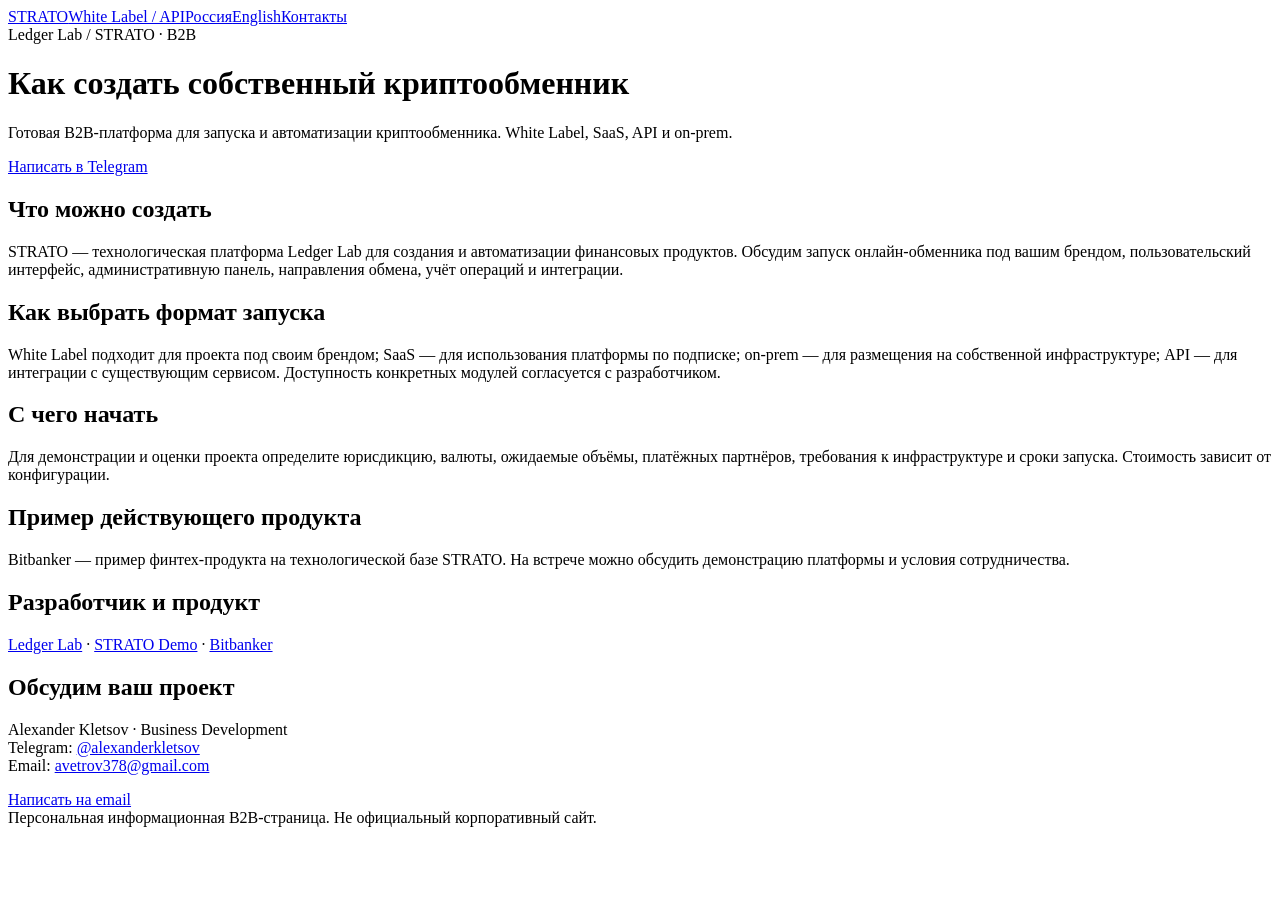
==== index.html @ 06e21c9f "Publish STRATO resource: index.html" ====
<!doctype html><html lang="ru"><head><meta charset="utf-8"><meta name="viewport" content="width=device-width, initial-scale=1"><title>Создать криптообменник под ключ | Ledger Lab STRATO</title><meta name="description" content="Готовая B2B-платформа для запуска и автоматизации криптообменника. White Label, SaaS, API и on-prem."><meta name="robots" content="index,follow"><link rel="canonical" href="https://alexklet777.github.io/ledgerlab-strato-crypto-exchange/"><meta property="og:title" content="Создать криптообменник под ключ | Ledger Lab STRATO"><meta property="og:description" content="Готовая B2B-платформа для запуска и автоматизации криптообменника. White Label, SaaS, API и on-prem."><meta property="og:type" content="website"><meta property="og:url" content="https://alexklet777.github.io/ledgerlab-strato-crypto-exchange/"><link rel="stylesheet" href="style.css"><script type="application/ld+json">{"@context":"https://schema.org","@type":"WebPage","name":"Создать криптообменник под ключ | Ledger Lab STRATO","description":"Готовая B2B-платформа для запуска и автоматизации криптообменника. White Label, SaaS, API и on-prem.","url":"https://alexklet777.github.io/ledgerlab-strato-crypto-exchange/","inLanguage":"ru","author":{"@type":"Person","@id":"https://alexklet777.github.io/ledgerlab-strato-crypto-exchange/alexander-kletsov.html#person","name":"Alexander Kletsov","jobTitle":"Business Development","url":"https://alexklet777.github.io/ledgerlab-strato-crypto-exchange/alexander-kletsov.html","email":"avetrov378@gmail.com","sameAs":["https://t.me/alexanderkletsov"],"worksFor":{"@type":"Organization","name":"Ledger Lab","url":"https://ledgerlab.one/"}},"about":{"@type":"SoftwareApplication","name":"STRATO.ONE","applicationCategory":"FinanceApplication","url":"https://ledgerlab.one/","provider":{"@type":"Organization","name":"Ledger Lab","url":"https://ledgerlab.one/"}}}</script></head><body><nav><a href="./">STRATO</a><a href="white-label.html">White Label / API</a><a href="crypto-exchange-russia.html">Россия</a><a href="crypto-exchange-software.html">English</a><a href="alexander-kletsov.html">Контакты</a></nav><main><header><span>Ledger Lab / STRATO · B2B</span><h1>Как создать собственный криптообменник</h1><p>Готовая B2B-платформа для запуска и автоматизации криптообменника. White Label, SaaS, API и on-prem.</p><a class="cta" href="https://t.me/alexanderkletsov">Написать в Telegram</a></header><section><h2>Что можно создать</h2><p>STRATO — технологическая платформа Ledger Lab для создания и автоматизации финансовых продуктов. Обсудим запуск онлайн-обменника под вашим брендом, пользовательский интерфейс, административную панель, направления обмена, учёт операций и интеграции.</p></section><section><h2>Как выбрать формат запуска</h2><p>White Label подходит для проекта под своим брендом; SaaS — для использования платформы по подписке; on-prem — для размещения на собственной инфраструктуре; API — для интеграции с существующим сервисом. Доступность конкретных модулей согласуется с разработчиком.</p></section><section><h2>С чего начать</h2><p>Для демонстрации и оценки проекта определите юрисдикцию, валюты, ожидаемые объёмы, платёжных партнёров, требования к инфраструктуре и сроки запуска. Стоимость зависит от конфигурации.</p></section><section><h2>Пример действующего продукта</h2><p>Bitbanker — пример финтех-продукта на технологической базе STRATO. На встрече можно обсудить демонстрацию платформы и условия сотрудничества.</p></section><section><h2>Разработчик и продукт</h2><p><a href="https://ledgerlab.one/">Ledger Lab</a> · <a href="https://strato.ledgerlab.su/ru#exchange">STRATO Demo</a> · <a href="https://bitbanker.org/ru">Bitbanker</a></p></section><section><h2>Обсудим ваш проект</h2><p>Alexander Kletsov · Business Development<br>Telegram: <a href="https://t.me/alexanderkletsov">@alexanderkletsov</a><br>Email: <a href="mailto:avetrov378@gmail.com">avetrov378@gmail.com</a></p><a class="cta" href="mailto:avetrov378@gmail.com">Написать на email</a></section></main><footer>Персональная информационная B2B-страница. Не официальный корпоративный сайт.</footer></body></html>
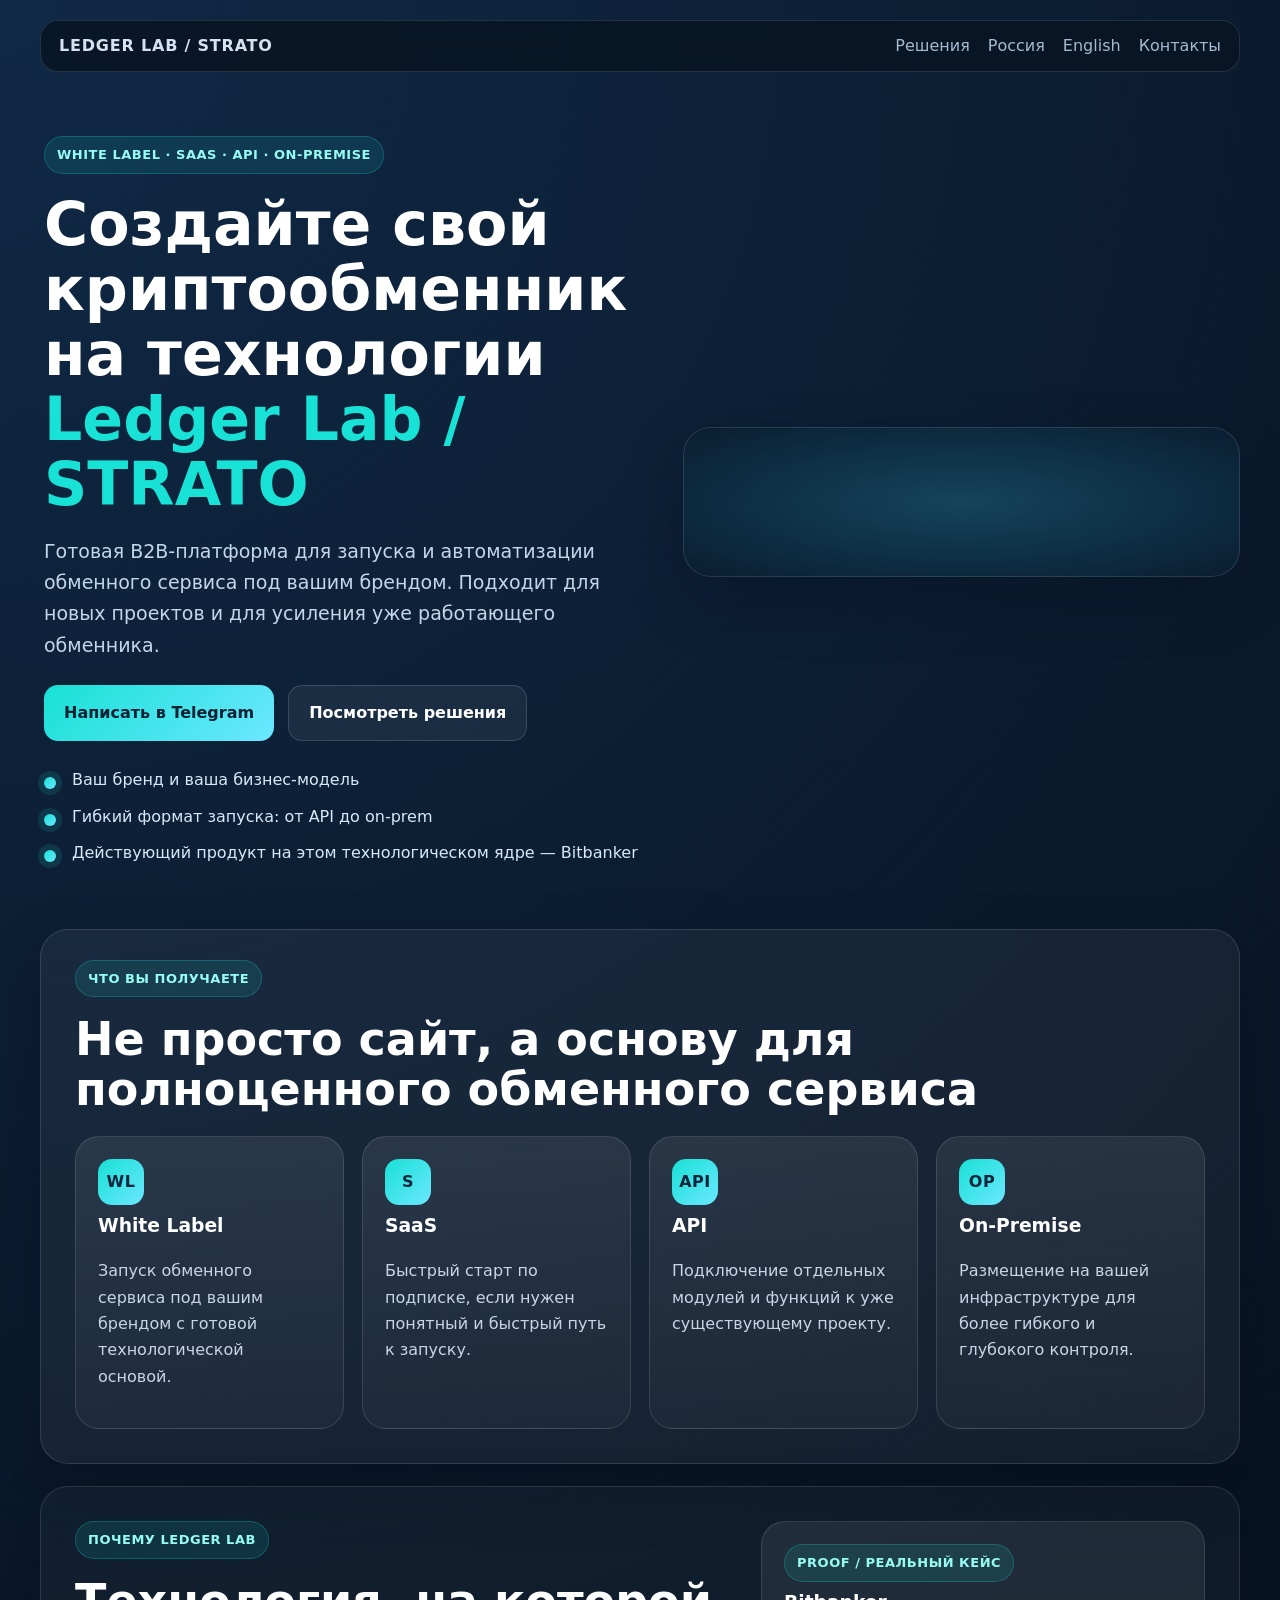
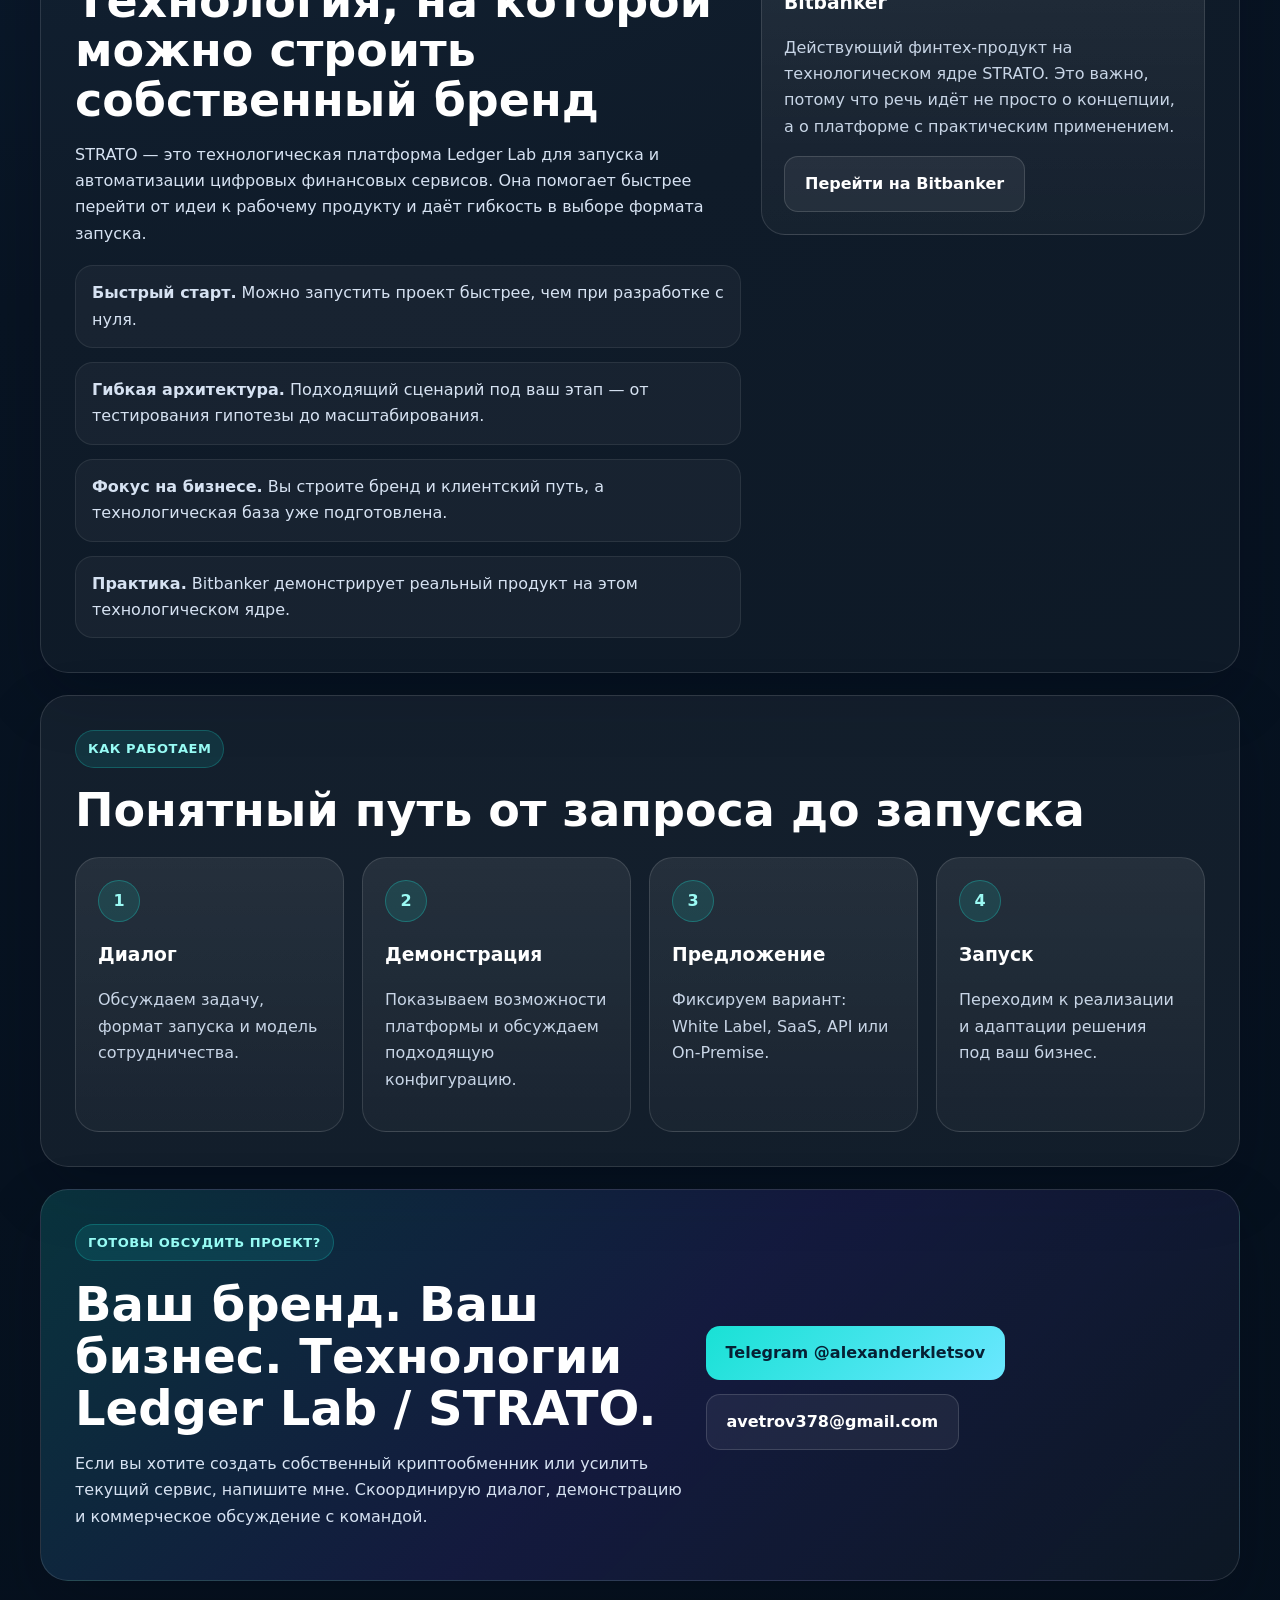
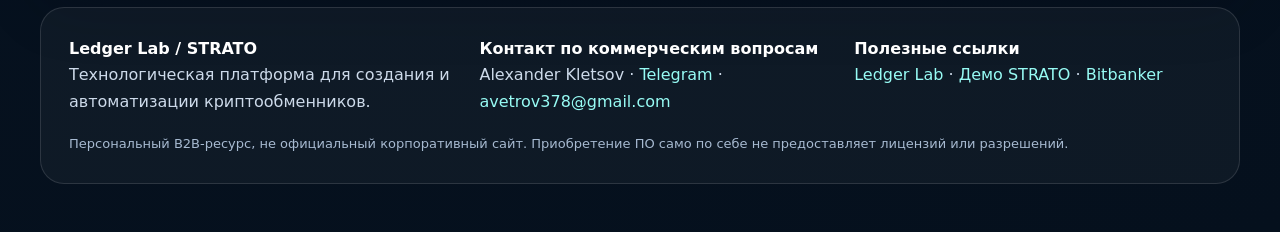
==== commit 4cd97f2d: "Refresh STRATO landing pages with visual sales layout and preserve SEO metadata" ====
--- a/index.html
+++ b/index.html
@@ -1 +1,144 @@
-<!doctype html><html lang="ru"><head><meta charset="utf-8"><meta name="viewport" content="width=device-width, initial-scale=1"><title>Создать криптообменник под ключ | Ledger Lab STRATO</title><meta name="description" content="Готовая B2B-платформа для запуска и автоматизации криптообменника. White Label, SaaS, API и on-prem."><meta name="robots" content="index,follow"><link rel="canonical" href="https://alexklet777.github.io/ledgerlab-strato-crypto-exchange/"><meta property="og:title" content="Создать криптообменник под ключ | Ledger Lab STRATO"><meta property="og:description" content="Готовая B2B-платформа для запуска и автоматизации криптообменника. White Label, SaaS, API и on-prem."><meta property="og:type" content="website"><meta property="og:url" content="https://alexklet777.github.io/ledgerlab-strato-crypto-exchange/"><link rel="stylesheet" href="style.css"><script type="application/ld+json">{"@context":"https://schema.org","@type":"WebPage","name":"Создать криптообменник под ключ | Ledger Lab STRATO","description":"Готовая B2B-платформа для запуска и автоматизации криптообменника. White Label, SaaS, API и on-prem.","url":"https://alexklet777.github.io/ledgerlab-strato-crypto-exchange/","inLanguage":"ru","author":{"@type":"Person","@id":"https://alexklet777.github.io/ledgerlab-strato-crypto-exchange/alexander-kletsov.html#person","name":"Alexander Kletsov","jobTitle":"Business Development","url":"https://alexklet777.github.io/ledgerlab-strato-crypto-exchange/alexander-kletsov.html","email":"avetrov378@gmail.com","sameAs":["https://t.me/alexanderkletsov"],"worksFor":{"@type":"Organization","name":"Ledger Lab","url":"https://ledgerlab.one/"}},"about":{"@type":"SoftwareApplication","name":"STRATO.ONE","applicationCategory":"FinanceApplication","url":"https://ledgerlab.one/","provider":{"@type":"Organization","name":"Ledger Lab","url":"https://ledgerlab.one/"}}}</script></head><body><nav><a href="./">STRATO</a><a href="white-label.html">White Label / API</a><a href="crypto-exchange-russia.html">Россия</a><a href="crypto-exchange-software.html">English</a><a href="alexander-kletsov.html">Контакты</a></nav><main><header><span>Ledger Lab / STRATO · B2B</span><h1>Как создать собственный криптообменник</h1><p>Готовая B2B-платформа для запуска и автоматизации криптообменника. White Label, SaaS, API и on-prem.</p><a class="cta" href="https://t.me/alexanderkletsov">Написать в Telegram</a></header><section><h2>Что можно создать</h2><p>STRATO — технологическая платформа Ledger Lab для создания и автоматизации финансовых продуктов. Обсудим запуск онлайн-обменника под вашим брендом, пользовательский интерфейс, административную панель, направления обмена, учёт операций и интеграции.</p></section><section><h2>Как выбрать формат запуска</h2><p>White Label подходит для проекта под своим брендом; SaaS — для использования платформы по подписке; on-prem — для размещения на собственной инфраструктуре; API — для интеграции с существующим сервисом. Доступность конкретных модулей согласуется с разработчиком.</p></section><section><h2>С чего начать</h2><p>Для демонстрации и оценки проекта определите юрисдикцию, валюты, ожидаемые объёмы, платёжных партнёров, требования к инфраструктуре и сроки запуска. Стоимость зависит от конфигурации.</p></section><section><h2>Пример действующего продукта</h2><p>Bitbanker — пример финтех-продукта на технологической базе STRATO. На встрече можно обсудить демонстрацию платформы и условия сотрудничества.</p></section><section><h2>Разработчик и продукт</h2><p><a href="https://ledgerlab.one/">Ledger Lab</a> · <a href="https://strato.ledgerlab.su/ru#exchange">STRATO Demo</a> · <a href="https://bitbanker.org/ru">Bitbanker</a></p></section><section><h2>Обсудим ваш проект</h2><p>Alexander Kletsov · Business Development<br>Telegram: <a href="https://t.me/alexanderkletsov">@alexanderkletsov</a><br>Email: <a href="mailto:avetrov378@gmail.com">avetrov378@gmail.com</a></p><a class="cta" href="mailto:avetrov378@gmail.com">Написать на email</a></section></main><footer>Персональная информационная B2B-страница. Не официальный корпоративный сайт.</footer></body></html>+<!doctype html>
+<html lang="ru">
+<head>
+  <meta charset="utf-8">
+  <meta name="viewport" content="width=device-width, initial-scale=1">
+  <title>Создать криптообменник под ключ | Ledger Lab / STRATO</title>
+  <meta name="description" content="Создание и автоматизация криптообменников: White Label, SaaS, API и On-Premise. Контакт: Alexander Kletsov.">
+  <meta name="robots" content="index,follow">
+  <link rel="canonical" href="https://alexklet777.github.io/ledgerlab-strato-crypto-exchange/">
+  <meta property="og:title" content="Создать криптообменник под ключ | Ledger Lab / STRATO">
+  <meta property="og:description" content="Создание и автоматизация криптообменников: White Label, SaaS, API и On-Premise. Контакт: Alexander Kletsov.">
+  <meta property="og:type" content="website">
+  <meta property="og:url" content="https://alexklet777.github.io/ledgerlab-strato-crypto-exchange/">
+  <meta property="og:image" content="https://alexklet777.github.io/ledgerlab-strato-crypto-exchange/hero-ledgerlab.jpg">
+  <link rel="stylesheet" href="style.css">
+  <script type="application/ld+json">{"@context":"https://schema.org","@type":"WebPage","name":"Создать криптообменник под ключ | Ledger Lab / STRATO","description":"Создание и автоматизация криптообменников: White Label, SaaS, API и On-Premise. Контакт: Alexander Kletsov.","url":"https://alexklet777.github.io/ledgerlab-strato-crypto-exchange/","inLanguage":"ru","author":{"@type":"Person","name":"Alexander Kletsov","jobTitle":"Business Development","email":"avetrov378@gmail.com","url":"https://alexklet777.github.io/ledgerlab-strato-crypto-exchange/alexander-kletsov.html","sameAs":["https://t.me/alexanderkletsov"],"worksFor":{"@type":"Organization","name":"Ledger Lab","url":"https://ledgerlab.one/"}},"about":{"@type":"SoftwareApplication","name":"STRATO.ONE","applicationCategory":"FinanceApplication","url":"https://ledgerlab.one/","provider":{"@type":"Organization","name":"Ledger Lab","url":"https://ledgerlab.one/"}}}</script>
+</head>
+<body>
+  <div class="page-shell">
+    
+<nav class="site-nav">
+  <a class="brand-mini" href="index.html">LEDGER LAB / STRATO</a>
+  <div class="nav-links">
+    <a href="white-label.html">Решения</a>
+    <a href="crypto-exchange-russia.html">Россия</a>
+    <a href="crypto-exchange-software.html">English</a>
+    <a href="alexander-kletsov.html">Контакты</a>
+  </div>
+</nav>
+
+    
+<header class="hero">
+  <div class="hero-copy">
+    <span class="eyebrow">White Label · SaaS · API · On-Premise</span>
+    <h1>Создайте свой криптообменник на технологии <span>Ledger Lab / STRATO</span></h1>
+    <p class="lead">Готовая B2B-платформа для запуска и автоматизации обменного сервиса под вашим брендом. Подходит для новых проектов и для усиления уже работающего обменника.</p>
+    <div class="cta-row">
+      <a class="btn btn-primary" href="https://t.me/alexanderkletsov">Написать в Telegram</a>
+      <a class="btn btn-secondary" href="white-label.html">Посмотреть решения</a>
+    </div>
+    <ul class="hero-points">
+      <li>Ваш бренд и ваша бизнес-модель</li>
+      <li>Гибкий формат запуска: от API до on-prem</li>
+      <li>Действующий продукт на этом технологическом ядре — Bitbanker</li>
+    </ul>
+  </div>
+  <div class="hero-visual">
+    <img src="hero-ledgerlab.jpg" alt="Ledger Lab STRATO: технологическая платформа для создания собственного финтех-бренда" width="1169" height="1279" onerror="this.style.display='none'">
+  </div>
+</header>
+
+<section class="section section-surface compact-intro">
+  <div class="section-head">
+    <span class="eyebrow">Что вы получаете</span>
+    <h2>Не просто сайт, а основу для полноценного обменного сервиса</h2>
+  </div>
+  <div class="feature-grid four-up">
+    <article class="feature-card">
+      <div class="icon">WL</div>
+      <h3>White Label</h3>
+      <p>Запуск обменного сервиса под вашим брендом с готовой технологической основой.</p>
+    </article>
+    <article class="feature-card">
+      <div class="icon">S</div>
+      <h3>SaaS</h3>
+      <p>Быстрый старт по подписке, если нужен понятный и быстрый путь к запуску.</p>
+    </article>
+    <article class="feature-card">
+      <div class="icon">API</div>
+      <h3>API</h3>
+      <p>Подключение отдельных модулей и функций к уже существующему проекту.</p>
+    </article>
+    <article class="feature-card">
+      <div class="icon">OP</div>
+      <h3>On-Premise</h3>
+      <p>Размещение на вашей инфраструктуре для более гибкого и глубокого контроля.</p>
+    </article>
+  </div>
+</section>
+
+<section class="section split-section">
+  <div>
+    <span class="eyebrow">Почему Ledger Lab</span>
+    <h2>Технология, на которой можно строить собственный бренд</h2>
+    <p>STRATO — это технологическая платформа Ledger Lab для запуска и автоматизации цифровых финансовых сервисов. Она помогает быстрее перейти от идеи к рабочему продукту и даёт гибкость в выборе формата запуска.</p>
+    <div class="check-list">
+      <div><strong>Быстрый старт.</strong> Можно запустить проект быстрее, чем при разработке с нуля.</div>
+      <div><strong>Гибкая архитектура.</strong> Подходящий сценарий под ваш этап — от тестирования гипотезы до масштабирования.</div>
+      <div><strong>Фокус на бизнесе.</strong> Вы строите бренд и клиентский путь, а технологическая база уже подготовлена.</div>
+      <div><strong>Практика.</strong> Bitbanker демонстрирует реальный продукт на этом технологическом ядре.</div>
+    </div>
+  </div>
+  <aside class="proof-card">
+    <span class="eyebrow">Proof / реальный кейс</span>
+    <h3>Bitbanker</h3>
+    <p>Действующий финтех-продукт на технологическом ядре STRATO. Это важно, потому что речь идёт не просто о концепции, а о платформе с практическим применением.</p>
+    <a class="btn btn-secondary" href="https://bitbanker.org/ru">Перейти на Bitbanker</a>
+  </aside>
+</section>
+
+<section class="section section-surface process">
+  <div class="section-head">
+    <span class="eyebrow">Как работаем</span>
+    <h2>Понятный путь от запроса до запуска</h2>
+  </div>
+  <div class="timeline-grid">
+    <article><span>1</span><h3>Диалог</h3><p>Обсуждаем задачу, формат запуска и модель сотрудничества.</p></article>
+    <article><span>2</span><h3>Демонстрация</h3><p>Показываем возможности платформы и обсуждаем подходящую конфигурацию.</p></article>
+    <article><span>3</span><h3>Предложение</h3><p>Фиксируем вариант: White Label, SaaS, API или On-Premise.</p></article>
+    <article><span>4</span><h3>Запуск</h3><p>Переходим к реализации и адаптации решения под ваш бизнес.</p></article>
+  </div>
+</section>
+
+<section class="section cta-banner">
+  <div>
+    <span class="eyebrow">Готовы обсудить проект?</span>
+    <h2>Ваш бренд. Ваш бизнес. Технологии Ledger Lab / STRATO.</h2>
+    <p>Если вы хотите создать собственный криптообменник или усилить текущий сервис, напишите мне. Скоординирую диалог, демонстрацию и коммерческое обсуждение с командой.</p>
+  </div>
+  <div class="cta-actions">
+    <a class="btn btn-primary" href="https://t.me/alexanderkletsov">Telegram @alexanderkletsov</a>
+    <a class="btn btn-secondary" href="mailto:avetrov378@gmail.com">avetrov378@gmail.com</a>
+  </div>
+</section>
+
+    
+<footer class="site-footer">
+  <div>
+    <strong>Ledger Lab / STRATO</strong><br>
+    Технологическая платформа для создания и автоматизации криптообменников.
+  </div>
+  <div>
+    <strong>Контакт по коммерческим вопросам</strong><br>
+    Alexander Kletsov · <a href="https://t.me/alexanderkletsov">Telegram</a> · <a href="mailto:avetrov378@gmail.com">avetrov378@gmail.com</a>
+  </div>
+  <div>
+    <strong>Полезные ссылки</strong><br>
+    <a href="https://ledgerlab.one/">Ledger Lab</a> · <a href="https://strato.ledgerlab.su/ru#exchange">Демо STRATO</a> · <a href="https://bitbanker.org/ru">Bitbanker</a>
+  </div>
+<small class="site-note">Персональный B2B-ресурс, не официальный корпоративный сайт. Приобретение ПО само по себе не предоставляет лицензий или разрешений.</small></footer>
+
+  </div>
+</body>
+</html>
--- a/style.css
+++ b/style.css
@@ -0,0 +1,2 @@
+:root{--bg:#081423;--surface:#0f1f34;--text:#d6e2f2;--muted:#a7bad1;--line:rgba(255,255,255,.12);--accent:#18e1d5;--accent-2:#6be7ff;--white:#fff;--shadow:0 24px 60px rgba(2,8,20,.24)}
+*{box-sizing:border-box}html{scroll-behavior:smooth}body{margin:0;font:16px/1.65 Inter,system-ui,-apple-system,BlinkMacSystemFont,"Segoe UI",sans-serif;background:radial-gradient(circle at top left,#102946 0,#081423 52%,#05101d 100%);color:var(--text)}a{color:inherit;text-decoration:none}a:focus-visible{outline:2px solid var(--accent);outline-offset:4px}img{max-width:100%;height:auto;display:block}.page-shell{max-width:1240px;margin:0 auto;padding:20px 20px 48px}.site-nav{display:flex;justify-content:space-between;gap:20px;align-items:center;padding:12px 18px;border:1px solid var(--line);background:rgba(8,20,35,.85);backdrop-filter:blur(12px);border-radius:18px;position:sticky;top:12px;z-index:10}.brand-mini{font-weight:800;letter-spacing:.05em}.nav-links{display:flex;gap:18px;flex-wrap:wrap;color:var(--muted)}.nav-links a:hover,.site-footer a:hover{color:var(--accent)}.hero{display:grid;grid-template-columns:1.05fr .95fr;gap:28px;align-items:center;padding:42px 0 18px}.hero-copy{padding:22px 4px}.eyebrow{display:inline-flex;align-items:center;gap:8px;padding:7px 12px;border-radius:999px;background:rgba(24,225,213,.11);border:1px solid rgba(24,225,213,.24);color:#97fbf4;font-size:13px;font-weight:700;letter-spacing:.04em;text-transform:uppercase}.hero h1,.page-hero h1,.section h2{margin:18px 0 16px;line-height:1.08;color:var(--white)}.hero h1{font-size:clamp(36px,4.7vw,62px);max-width:16ch}.hero h1 span,.cta-banner h2 span{color:var(--accent)}.lead,.page-hero p{font-size:19px;color:#c4d6ea;max-width:62ch}.cta-row,.cta-actions{display:flex;gap:14px;flex-wrap:wrap;margin:24px 0 18px}.btn{display:inline-flex;align-items:center;justify-content:center;padding:14px 20px;border-radius:14px;font-weight:700;transition:.2s ease}.btn:hover{transform:translateY(-2px)}.btn-primary{background:linear-gradient(135deg,var(--accent),var(--accent-2));color:#062034}.btn-secondary{background:rgba(255,255,255,.06);border:1px solid rgba(255,255,255,.14);color:var(--white)}.hero-points{list-style:none;padding:0;margin:26px 0 0;display:grid;gap:10px;color:#d8e8fa}.hero-points li{position:relative;padding-left:28px}.hero-points li:before{content:"";position:absolute;left:0;top:10px;width:12px;height:12px;border-radius:50%;background:linear-gradient(135deg,var(--accent),var(--accent-2));box-shadow:0 0 0 6px rgba(24,225,213,.12)}.hero-visual{padding:14px;border-radius:28px;background:radial-gradient(ellipse at center,#14445b,#0a1d31);border:1px solid var(--line);box-shadow:var(--shadow);min-height:150px}.hero-visual img,.image-card img{border-radius:20px}.section,.page-hero{margin-top:22px;padding:34px;border-radius:28px;background:rgba(255,255,255,.03);border:1px solid var(--line);box-shadow:var(--shadow)}.section-surface{background:rgba(255,255,255,.05)}.compact-intro{padding-top:30px}.section-head{margin-bottom:22px}.section h2,.page-hero h1{font-size:clamp(28px,4vw,46px)}.feature-grid,.cards-2x2,.timeline-grid,.contact-grid{display:grid;gap:18px}.four-up{grid-template-columns:repeat(4,1fr)}.three-up{grid-template-columns:repeat(3,1fr)}.cards-2x2{grid-template-columns:repeat(2,1fr)}.feature-card,.solution-card,.proof-card,.contact-card,.timeline-grid article{background:linear-gradient(180deg,rgba(255,255,255,.08),rgba(255,255,255,.03));border:1px solid var(--line);border-radius:24px;padding:22px}.feature-card h3,.solution-card h2,.proof-card h3,.timeline-grid h3,.contact-card h2{margin:6px 0 10px;color:var(--white)}.feature-card p,.solution-card p,.proof-card p,.timeline-grid p,.contact-card p,.contact-card li{color:#c8d5e6}.icon{width:46px;height:46px;border-radius:14px;display:grid;place-items:center;background:linear-gradient(135deg,var(--accent),var(--accent-2));color:#04253b;font-weight:900;letter-spacing:.03em}.split-section{display:grid;grid-template-columns:1.2fr .8fr;gap:20px;align-items:start}.check-list{display:grid;gap:14px;margin-top:18px}.check-list div{padding:14px 16px;border-radius:18px;background:rgba(255,255,255,.04);border:1px solid rgba(255,255,255,.08)}.timeline-grid{grid-template-columns:repeat(4,1fr)}.timeline-grid article span{display:inline-grid;place-items:center;width:42px;height:42px;border-radius:50%;background:rgba(24,225,213,.12);border:1px solid rgba(24,225,213,.3);color:#9bfaf4;font-weight:800;margin-bottom:12px}.cta-banner{display:grid;grid-template-columns:1.1fr .9fr;gap:20px;align-items:center;background:linear-gradient(135deg,rgba(24,225,213,.16),rgba(104,82,255,.14),rgba(255,255,255,.03))}.cta-banner h2{font-size:clamp(28px,4vw,48px);max-width:22ch}.page-hero.simple-hero{padding:38px 34px}.contact-grid{grid-template-columns:repeat(3,minmax(0,1fr))}.contact-card{min-height:100%;overflow-wrap:anywhere}.accent-card{background:linear-gradient(135deg,rgba(24,225,213,.18),rgba(255,255,255,.05))}.image-card{padding:10px;overflow:hidden}.bullet-list{padding-left:18px;margin:0}.site-footer{margin-top:26px;display:grid;grid-template-columns:1.1fr 1fr 1fr;gap:18px;padding:28px;border-radius:24px;background:rgba(255,255,255,.04);border:1px solid var(--line);color:#cddaea;overflow-wrap:anywhere}.site-footer strong{color:var(--white)}.site-note{grid-column:1/-1;color:var(--muted);font-size:13px}.site-footer a,.contact-card a{color:#97fbf4}@media(max-width:1000px){.split-section,.cta-banner,.site-footer{grid-template-columns:1fr}.four-up,.timeline-grid{grid-template-columns:repeat(2,1fr)}.contact-grid{grid-template-columns:1fr 1fr}}@media(max-width:760px){.page-shell{padding:14px 14px 34px}.site-nav{position:static;flex-direction:column;align-items:flex-start}.nav-links{gap:12px}.hero{grid-template-columns:1fr;padding-top:24px}.hero h1{max-width:none}.four-up,.three-up,.cards-2x2,.timeline-grid,.contact-grid{grid-template-columns:1fr}.section,.page-hero,.site-footer{padding:24px}.cta-row,.cta-actions{flex-direction:column;align-items:stretch}.btn{overflow-wrap:anywhere}}@media(prefers-reduced-motion:reduce){html{scroll-behavior:auto}.btn{transition:none}}
